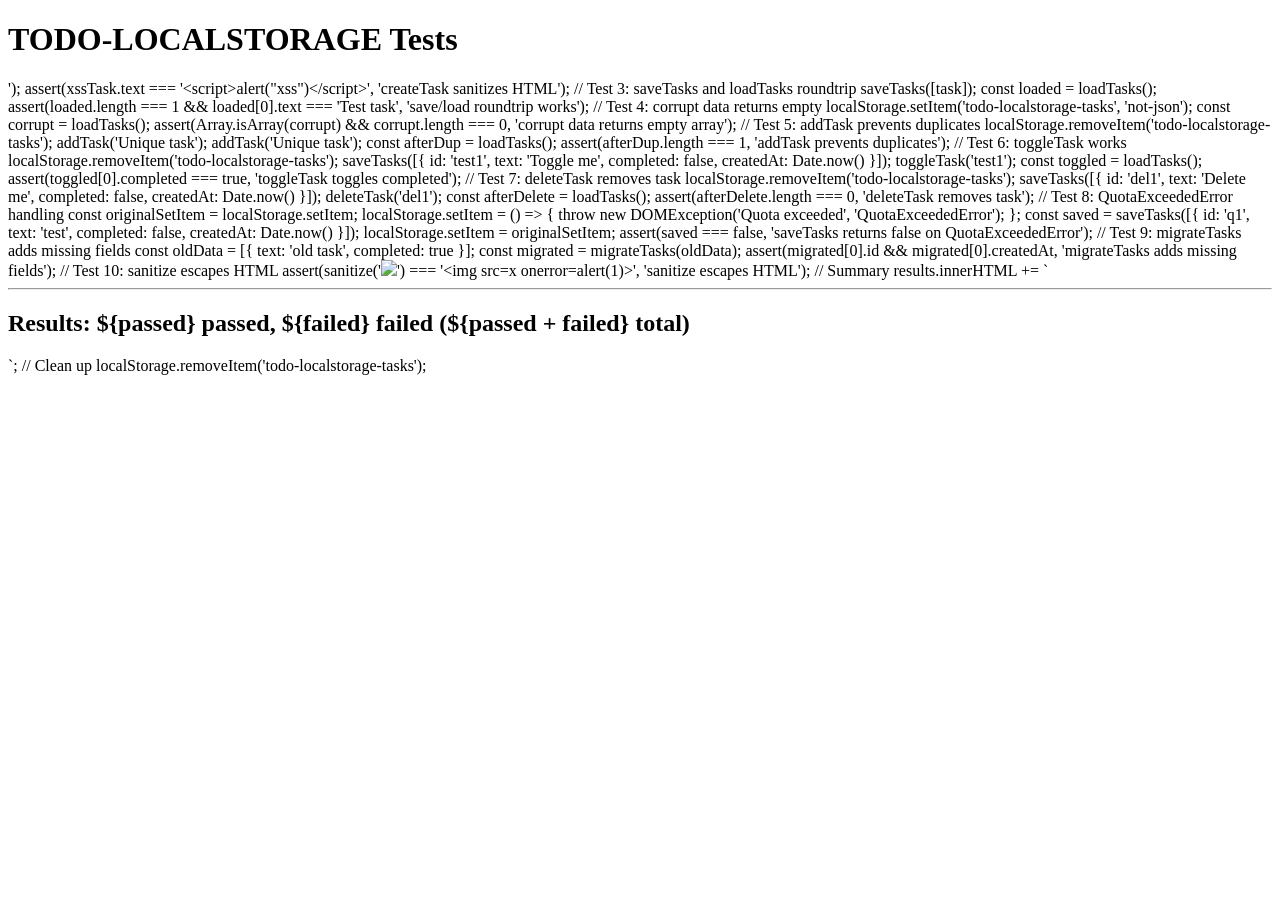
==== src/test.html @ 7cae21b3 "fix: address 25 code-skeptic review issues Critical fixes: - 🔴 XSS: sanitize all localStorage data o" ====
<!DOCTYPE html>
<html lang="ru">
<head>
  <meta charset="UTF-8">
  <title>TODO-LOCALSTORAGE — Tests</title>
</head>
<body>
  <h1>TODO-LOCALSTORAGE Tests</h1>
  <div id="results"></div>

  <script src="app.js"></script>
  <script>
    const results = document.getElementById('results');
    let passed = 0, failed = 0;

    function assert(condition, name) {
      if (condition) {
        passed++;
        results.innerHTML += `<p style="color:green">✅ ${name}</p>`;
      } else {
        failed++;
        results.innerHTML += `<p style="color:red">❌ ${name}</p>`;
      }
    }

    // Clear localStorage for clean tests
    localStorage.removeItem('todo-localstorage-tasks');

    // Test 1: createTask creates valid object
    const task = createTask('Test task');
    assert(task.id && task.text === 'Test task' && !task.completed, 'createTask creates valid object');

    // Test 2: createTask sanitizes HTML
    const xssTask = createTask('<script>alert("xss")</script>');
    assert(xssTask.text === '&lt;script&gt;alert("xss")&lt;/script&gt;', 'createTask sanitizes HTML');

    // Test 3: saveTasks and loadTasks roundtrip
    saveTasks([task]);
    const loaded = loadTasks();
    assert(loaded.length === 1 && loaded[0].text === 'Test task', 'save/load roundtrip works');

    // Test 4: corrupt data returns empty
    localStorage.setItem('todo-localstorage-tasks', 'not-json');
    const corrupt = loadTasks();
    assert(Array.isArray(corrupt) && corrupt.length === 0, 'corrupt data returns empty array');

    // Test 5: addTask prevents duplicates
    localStorage.removeItem('todo-localstorage-tasks');
    addTask('Unique task');
    addTask('Unique task');
    const afterDup = loadTasks();
    assert(afterDup.length === 1, 'addTask prevents duplicates');

    // Test 6: toggleTask works
    localStorage.removeItem('todo-localstorage-tasks');
    saveTasks([{ id: 'test1', text: 'Toggle me', completed: false, createdAt: Date.now() }]);
    toggleTask('test1');
    const toggled = loadTasks();
    assert(toggled[0].completed === true, 'toggleTask toggles completed');

    // Test 7: deleteTask removes task
    localStorage.removeItem('todo-localstorage-tasks');
    saveTasks([{ id: 'del1', text: 'Delete me', completed: false, createdAt: Date.now() }]);
    deleteTask('del1');
    const afterDelete = loadTasks();
    assert(afterDelete.length === 0, 'deleteTask removes task');

    // Test 8: QuotaExceededError handling
    const originalSetItem = localStorage.setItem;
    localStorage.setItem = () => { throw new DOMException('Quota exceeded', 'QuotaExceededError'); };
    const saved = saveTasks([{ id: 'q1', text: 'test', completed: false, createdAt: Date.now() }]);
    localStorage.setItem = originalSetItem;
    assert(saved === false, 'saveTasks returns false on QuotaExceededError');

    // Test 9: migrateTasks adds missing fields
    const oldData = [{ text: 'old task', completed: true }];
    const migrated = migrateTasks(oldData);
    assert(migrated[0].id && migrated[0].createdAt, 'migrateTasks adds missing fields');

    // Test 10: sanitize escapes HTML
    assert(sanitize('<img src=x onerror=alert(1)>') === '&lt;img src=x onerror=alert(1)&gt;', 'sanitize escapes HTML');

    // Summary
    results.innerHTML += `<hr><h2>Results: ${passed} passed, ${failed} failed (${passed + failed} total)</h2>`;

    // Clean up
    localStorage.removeItem('todo-localstorage-tasks');
  </script>
</body>
</html>
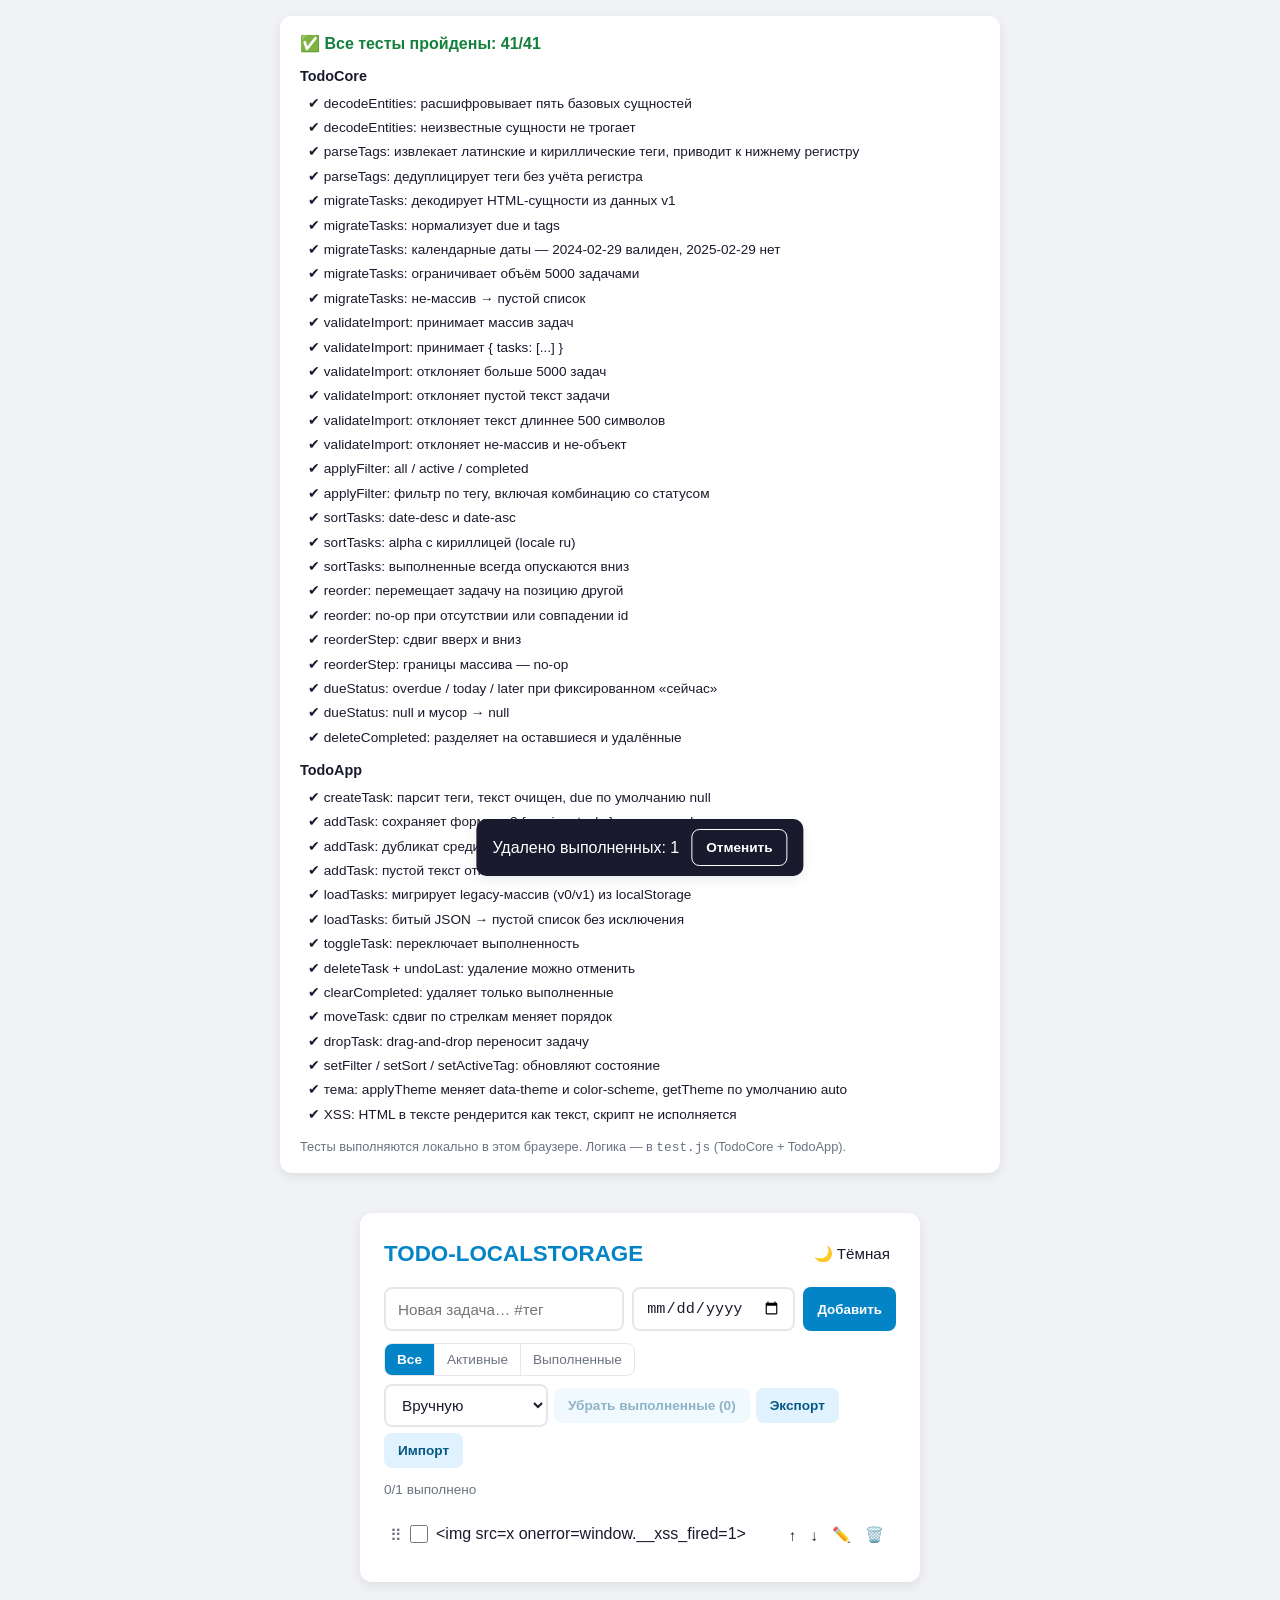
==== commit 4aa600da: "feat: implement issue #1 backlog — v2 data layer, tags, due dates, undo, import/export, dark theme -" ====
--- a/src/test.html
+++ b/src/test.html
@@ -1,90 +1,84 @@
 <!DOCTYPE html>
-<html lang="ru">
+<html lang="ru" data-theme="auto">
 <head>
   <meta charset="UTF-8">
-  <title>TODO-LOCALSTORAGE — Tests</title>
+  <meta name="viewport" content="width=device-width, initial-scale=1.0">
+  <meta name="color-scheme" content="light dark">
+  <meta http-equiv="Content-Security-Policy" content="default-src 'self'; script-src 'self'; style-src 'self' 'unsafe-inline'; img-src 'self' data:;">
+  <title>TODO-LOCALSTORAGE — тесты</title>
+  <link rel="stylesheet" href="styles.css">
+  <style>
+    .test-panel { max-width: 720px; margin: 16px auto 0; padding: 16px 20px; }
+    .test-summary { font-weight: 700; margin-bottom: 8px; }
+    .test-summary.all-pass { color: #15803d; }
+    .test-summary.has-fail { color: var(--overdue); }
+    .test-section { font-weight: 700; margin: 10px 0 4px; font-size: 0.9rem; }
+    .test-case { font-size: 0.85rem; padding: 2px 0; }
+    .test-case.fail { color: var(--overdue); }
+    .test-case .err { color: var(--text-muted); font-family: monospace; font-size: 0.78rem; }
+    .test-note { color: var(--text-muted); font-size: 0.8rem; margin-top: 10px; }
+  </style>
 </head>
 <body>
-  <h1>TODO-LOCALSTORAGE Tests</h1>
-  <div id="results"></div>
+  <!-- Test results -->
+  <section id="test-results" class="todo-container test-panel" aria-label="Результаты тестов">
+    <div id="test-summary" class="test-summary">Запуск тестов…</div>
+    <div id="test-output"></div>
+    <p class="test-note">Тесты выполняются локально в этом браузере. Логика — в <code>test.js</code> (TodoCore + TodoApp).</p>
+  </section>
 
+  <!-- Same DOM as index.html so app.js can initialize and render -->
+  <div class="todo-container">
+    <header class="todo-header">
+      <h1>TODO-LOCALSTORAGE</h1>
+      <button id="theme-toggle" type="button" class="btn-icon" aria-label="Переключить тему">🌙 Тёмная</button>
+    </header>
+
+    <form id="task-form">
+      <input id="task-input" type="text" placeholder="Новая задача… #тег" required maxlength="500" autocomplete="off" aria-label="Текст задачи" />
+      <input id="due-input" type="date" aria-label="Срок выполнения (необязательно)" />
+      <button type="submit">Добавить</button>
+    </form>
+
+    <div class="toolbar" role="toolbar" aria-label="Фильтры и действия">
+      <div class="segmented" role="group" aria-label="Фильтр задач">
+        <button type="button" data-filter="all" class="seg-active" aria-pressed="true">Все</button>
+        <button type="button" data-filter="active" aria-pressed="false">Активные</button>
+        <button type="button" data-filter="completed" aria-pressed="false">Выполненные</button>
+      </div>
+      <div class="toolbar-right">
+        <label class="visually-hidden" for="sort-select">Сортировка</label>
+        <select id="sort-select" aria-label="Сортировка">
+          <option value="manual">Вручную</option>
+          <option value="date-desc">Сначала новые</option>
+          <option value="date-asc">Сначала старые</option>
+          <option value="alpha">По алфавиту</option>
+        </select>
+        <button id="clear-completed" type="button" class="btn-secondary">Убрать выполненные (0)</button>
+        <button id="export-btn" type="button" class="btn-secondary" aria-label="Экспорт задач в JSON">Экспорт</button>
+        <button id="import-btn" type="button" class="btn-secondary" aria-label="Импорт задач из JSON">Импорт</button>
+        <input id="import-file" type="file" accept="application/json,.json" class="visually-hidden" aria-hidden="true" tabindex="-1" />
+      </div>
+    </div>
+
+    <div id="tag-chips" class="tag-chips" role="group" aria-label="Фильтр по тегам" style="display:none;"></div>
+
+    <div id="task-counter" class="task-counter" role="status"></div>
+
+    <div id="empty-state" class="empty-state" style="display:none;">
+      <p>📋 Нет задач — добавьте первую!</p>
+    </div>
+
+    <ul id="task-list" role="list" aria-label="Список задач"></ul>
+  </div>
+
+  <div id="snackbar" class="snackbar" role="status" aria-live="polite">
+    <span id="snackbar-text"></span>
+    <button id="undo-btn" type="button" class="btn-secondary">Отменить</button>
+  </div>
+
+  <script src="core.js"></script>
   <script src="app.js"></script>
-  <script>
-    const results = document.getElementById('results');
-    let passed = 0, failed = 0;
-
-    function assert(condition, name) {
-      if (condition) {
-        passed++;
-        results.innerHTML += `<p style="color:green">✅ ${name}</p>`;
-      } else {
-        failed++;
-        results.innerHTML += `<p style="color:red">❌ ${name}</p>`;
-      }
-    }
-
-    // Clear localStorage for clean tests
-    localStorage.removeItem('todo-localstorage-tasks');
-
-    // Test 1: createTask creates valid object
-    const task = createTask('Test task');
-    assert(task.id && task.text === 'Test task' && !task.completed, 'createTask creates valid object');
-
-    // Test 2: createTask sanitizes HTML
-    const xssTask = createTask('<script>alert("xss")</script>');
-    assert(xssTask.text === '&lt;script&gt;alert("xss")&lt;/script&gt;', 'createTask sanitizes HTML');
-
-    // Test 3: saveTasks and loadTasks roundtrip
-    saveTasks([task]);
-    const loaded = loadTasks();
-    assert(loaded.length === 1 && loaded[0].text === 'Test task', 'save/load roundtrip works');
-
-    // Test 4: corrupt data returns empty
-    localStorage.setItem('todo-localstorage-tasks', 'not-json');
-    const corrupt = loadTasks();
-    assert(Array.isArray(corrupt) && corrupt.length === 0, 'corrupt data returns empty array');
-
-    // Test 5: addTask prevents duplicates
-    localStorage.removeItem('todo-localstorage-tasks');
-    addTask('Unique task');
-    addTask('Unique task');
-    const afterDup = loadTasks();
-    assert(afterDup.length === 1, 'addTask prevents duplicates');
-
-    // Test 6: toggleTask works
-    localStorage.removeItem('todo-localstorage-tasks');
-    saveTasks([{ id: 'test1', text: 'Toggle me', completed: false, createdAt: Date.now() }]);
-    toggleTask('test1');
-    const toggled = loadTasks();
-    assert(toggled[0].completed === true, 'toggleTask toggles completed');
-
-    // Test 7: deleteTask removes task
-    localStorage.removeItem('todo-localstorage-tasks');
-    saveTasks([{ id: 'del1', text: 'Delete me', completed: false, createdAt: Date.now() }]);
-    deleteTask('del1');
-    const afterDelete = loadTasks();
-    assert(afterDelete.length === 0, 'deleteTask removes task');
-
-    // Test 8: QuotaExceededError handling
-    const originalSetItem = localStorage.setItem;
-    localStorage.setItem = () => { throw new DOMException('Quota exceeded', 'QuotaExceededError'); };
-    const saved = saveTasks([{ id: 'q1', text: 'test', completed: false, createdAt: Date.now() }]);
-    localStorage.setItem = originalSetItem;
-    assert(saved === false, 'saveTasks returns false on QuotaExceededError');
-
-    // Test 9: migrateTasks adds missing fields
-    const oldData = [{ text: 'old task', completed: true }];
-    const migrated = migrateTasks(oldData);
-    assert(migrated[0].id && migrated[0].createdAt, 'migrateTasks adds missing fields');
-
-    // Test 10: sanitize escapes HTML
-    assert(sanitize('<img src=x onerror=alert(1)>') === '&lt;img src=x onerror=alert(1)&gt;', 'sanitize escapes HTML');
-
-    // Summary
-    results.innerHTML += `<hr><h2>Results: ${passed} passed, ${failed} failed (${passed + failed} total)</h2>`;
-
-    // Clean up
-    localStorage.removeItem('todo-localstorage-tasks');
-  </script>
+  <script src="test.js"></script>
 </body>
 </html>
--- a/src/styles.css
+++ b/src/styles.css
@@ -0,0 +1,248 @@
+:root {
+  --bg: #f0f2f5;
+  --surface: #ffffff;
+  --text: #1a1a2e;
+  --text-muted: #6b7280;
+  --border: #e5e7eb;
+  --accent: #0284c7;
+  --accent-strong: #0369a1;
+  --accent-contrast: #ffffff;
+  --danger-bg: #fee2e2;
+  --chip-bg: #e0f2fe;
+  --chip-text: #075985;
+  --overdue: #dc2626;
+  --today: #d97706;
+  --later: #6b7280;
+  --shadow: 0 4px 12px rgba(0, 0, 0, 0.08);
+  color-scheme: light;
+}
+
+[data-theme="dark"] {
+  --bg: #0b1220;
+  --surface: #151d2e;
+  --text: #e5e7eb;
+  --text-muted: #9ca3af;
+  --border: #27324a;
+  --accent: #38bdf8;
+  --accent-strong: #7dd3fc;
+  --accent-contrast: #0b1220;
+  --danger-bg: #7f1d1d;
+  --chip-bg: #0c4a6e;
+  --chip-text: #bae6fd;
+  --overdue: #f87171;
+  --today: #fbbf24;
+  --later: #9ca3af;
+  --shadow: 0 4px 16px rgba(0, 0, 0, 0.45);
+  color-scheme: dark;
+}
+
+* { margin: 0; padding: 0; box-sizing: border-box; }
+
+body {
+  font-family: -apple-system, BlinkMacSystemFont, 'Segoe UI', Roboto, sans-serif;
+  background: var(--bg);
+  color: var(--text);
+  line-height: 1.5;
+  transition: background 0.2s, color 0.2s;
+}
+
+.todo-container {
+  background: var(--surface);
+  max-width: 560px;
+  margin: 40px auto;
+  padding: 24px;
+  border-radius: 12px;
+  box-shadow: var(--shadow);
+}
+
+.todo-header {
+  display: flex;
+  align-items: center;
+  justify-content: space-between;
+  margin-bottom: 16px;
+}
+
+h1 { font-size: 1.4rem; color: var(--accent); }
+
+#task-form { display: flex; gap: 8px; margin-bottom: 12px; flex-wrap: wrap; }
+
+#task-input { flex: 1 1 200px; }
+#due-input { flex: 0 1 150px; }
+
+#task-input, #due-input, #sort-select {
+  padding: 10px 12px;
+  border: 2px solid var(--border);
+  border-radius: 8px;
+  font-size: 0.95rem;
+  background: var(--surface);
+  color: var(--text);
+  transition: border-color 0.2s;
+}
+
+#task-input:focus, #due-input:focus, #sort-select:focus {
+  outline: none;
+  border-color: var(--accent);
+}
+
+#task-form button, .btn-secondary {
+  padding: 10px 14px;
+  border: none;
+  border-radius: 8px;
+  font-weight: 600;
+  cursor: pointer;
+  transition: background 0.2s, opacity 0.2s;
+}
+
+#task-form button { background: var(--accent); color: var(--accent-contrast); }
+#task-form button:hover { background: var(--accent-strong); }
+
+.btn-secondary {
+  background: var(--chip-bg);
+  color: var(--chip-text);
+  font-size: 0.85rem;
+}
+.btn-secondary:hover { filter: brightness(0.95); }
+.btn-secondary:disabled { opacity: 0.45; cursor: not-allowed; }
+
+.toolbar {
+  display: flex;
+  flex-wrap: wrap;
+  gap: 8px;
+  align-items: center;
+  justify-content: space-between;
+  margin-bottom: 12px;
+}
+
+.toolbar-right { display: flex; flex-wrap: wrap; gap: 6px; align-items: center; }
+
+.segmented {
+  display: inline-flex;
+  border: 1px solid var(--border);
+  border-radius: 8px;
+  overflow: hidden;
+}
+
+.segmented button {
+  border: none;
+  background: transparent;
+  color: var(--text-muted);
+  padding: 8px 12px;
+  font-size: 0.85rem;
+  cursor: pointer;
+  transition: background 0.15s, color 0.15s;
+}
+
+.segmented button + button { border-left: 1px solid var(--border); }
+.segmented button.seg-active { background: var(--accent); color: var(--accent-contrast); font-weight: 600; }
+
+.tag-chips { display: flex; flex-wrap: wrap; gap: 6px; margin-bottom: 12px; }
+
+.chip {
+  border: none;
+  background: var(--chip-bg);
+  color: var(--chip-text);
+  border-radius: 999px;
+  padding: 3px 10px;
+  font-size: 0.78rem;
+  cursor: pointer;
+  transition: transform 0.15s, filter 0.15s;
+}
+.chip:hover { transform: translateY(-1px); }
+.chip-active { outline: 2px solid var(--accent); outline-offset: 1px; font-weight: 700; }
+
+.task-counter { font-size: 0.85rem; color: var(--text-muted); margin-bottom: 12px; }
+
+.empty-state { text-align: center; padding: 24px; color: var(--text-muted); font-size: 0.95rem; }
+
+#task-list { list-style: none; padding: 0; margin: 0; }
+
+.task-item {
+  display: flex;
+  align-items: flex-start;
+  gap: 8px;
+  padding: 10px 6px;
+  border-bottom: 1px solid var(--border);
+  border-radius: 6px;
+  transition: background 0.15s;
+}
+.task-item:last-child { border-bottom: none; }
+.task-item:hover { background: color-mix(in srgb, var(--accent) 6%, transparent); }
+.task-item.is-completed { opacity: 0.65; }
+
+.task-item.dragging { opacity: 0.4; }
+.task-item.drop-target { outline: 2px dashed var(--accent); outline-offset: -2px; }
+
+.grip { color: var(--text-muted); cursor: grab; padding-top: 2px; user-select: none; }
+
+.task-item input[type="checkbox"] {
+  width: 18px; height: 18px;
+  margin-top: 3px;
+  cursor: pointer;
+  accent-color: var(--accent);
+}
+
+.task-content { flex: 1; min-width: 0; }
+
+.task-text { cursor: pointer; padding: 2px 0; user-select: none; word-break: break-word; }
+.task-item.is-completed .task-text { text-decoration: line-through; color: var(--text-muted); }
+
+.task-meta { display: flex; flex-wrap: wrap; gap: 6px; margin-top: 4px; }
+
+.badge { font-size: 0.72rem; border-radius: 999px; padding: 2px 8px; background: var(--chip-bg); color: var(--chip-text); }
+.badge.due-overdue { background: var(--danger-bg); color: var(--overdue); font-weight: 700; }
+.badge.due-today { color: var(--today); font-weight: 700; }
+.badge.due-later { color: var(--later); }
+
+.task-actions { display: flex; gap: 2px; }
+
+.btn-icon {
+  background: none;
+  border: none;
+  cursor: pointer;
+  font-size: 0.95rem;
+  padding: 4px 6px;
+  border-radius: 4px;
+  color: var(--text);
+  transition: background 0.15s;
+}
+.btn-icon:hover { background: var(--chip-bg); }
+
+.snackbar {
+  position: fixed;
+  left: 50%;
+  bottom: 24px;
+  transform: translate(-50%, 200%);
+  display: flex;
+  align-items: center;
+  gap: 12px;
+  background: var(--text);
+  color: var(--surface);
+  padding: 10px 16px;
+  border-radius: 10px;
+  box-shadow: var(--shadow);
+  transition: transform 0.25s ease;
+  z-index: 10;
+}
+.snackbar.visible { transform: translate(-50%, 0); }
+.snackbar .btn-secondary { background: transparent; color: inherit; border: 1px solid currentColor; }
+
+.visually-hidden {
+  position: absolute;
+  width: 1px; height: 1px;
+  margin: -1px; padding: 0;
+  overflow: hidden;
+  clip: rect(0 0 0 0);
+  white-space: nowrap;
+  border: 0;
+}
+
+:focus-visible { outline: 2px solid var(--accent); outline-offset: 2px; }
+
+@media (prefers-reduced-motion: reduce) {
+  *, *::before, *::after { transition: none !important; animation: none !important; }
+}
+
+@media (max-width: 560px) {
+  .todo-container { margin: 12px; padding: 16px; }
+  #due-input { flex: 1 1 140px; }
+}
